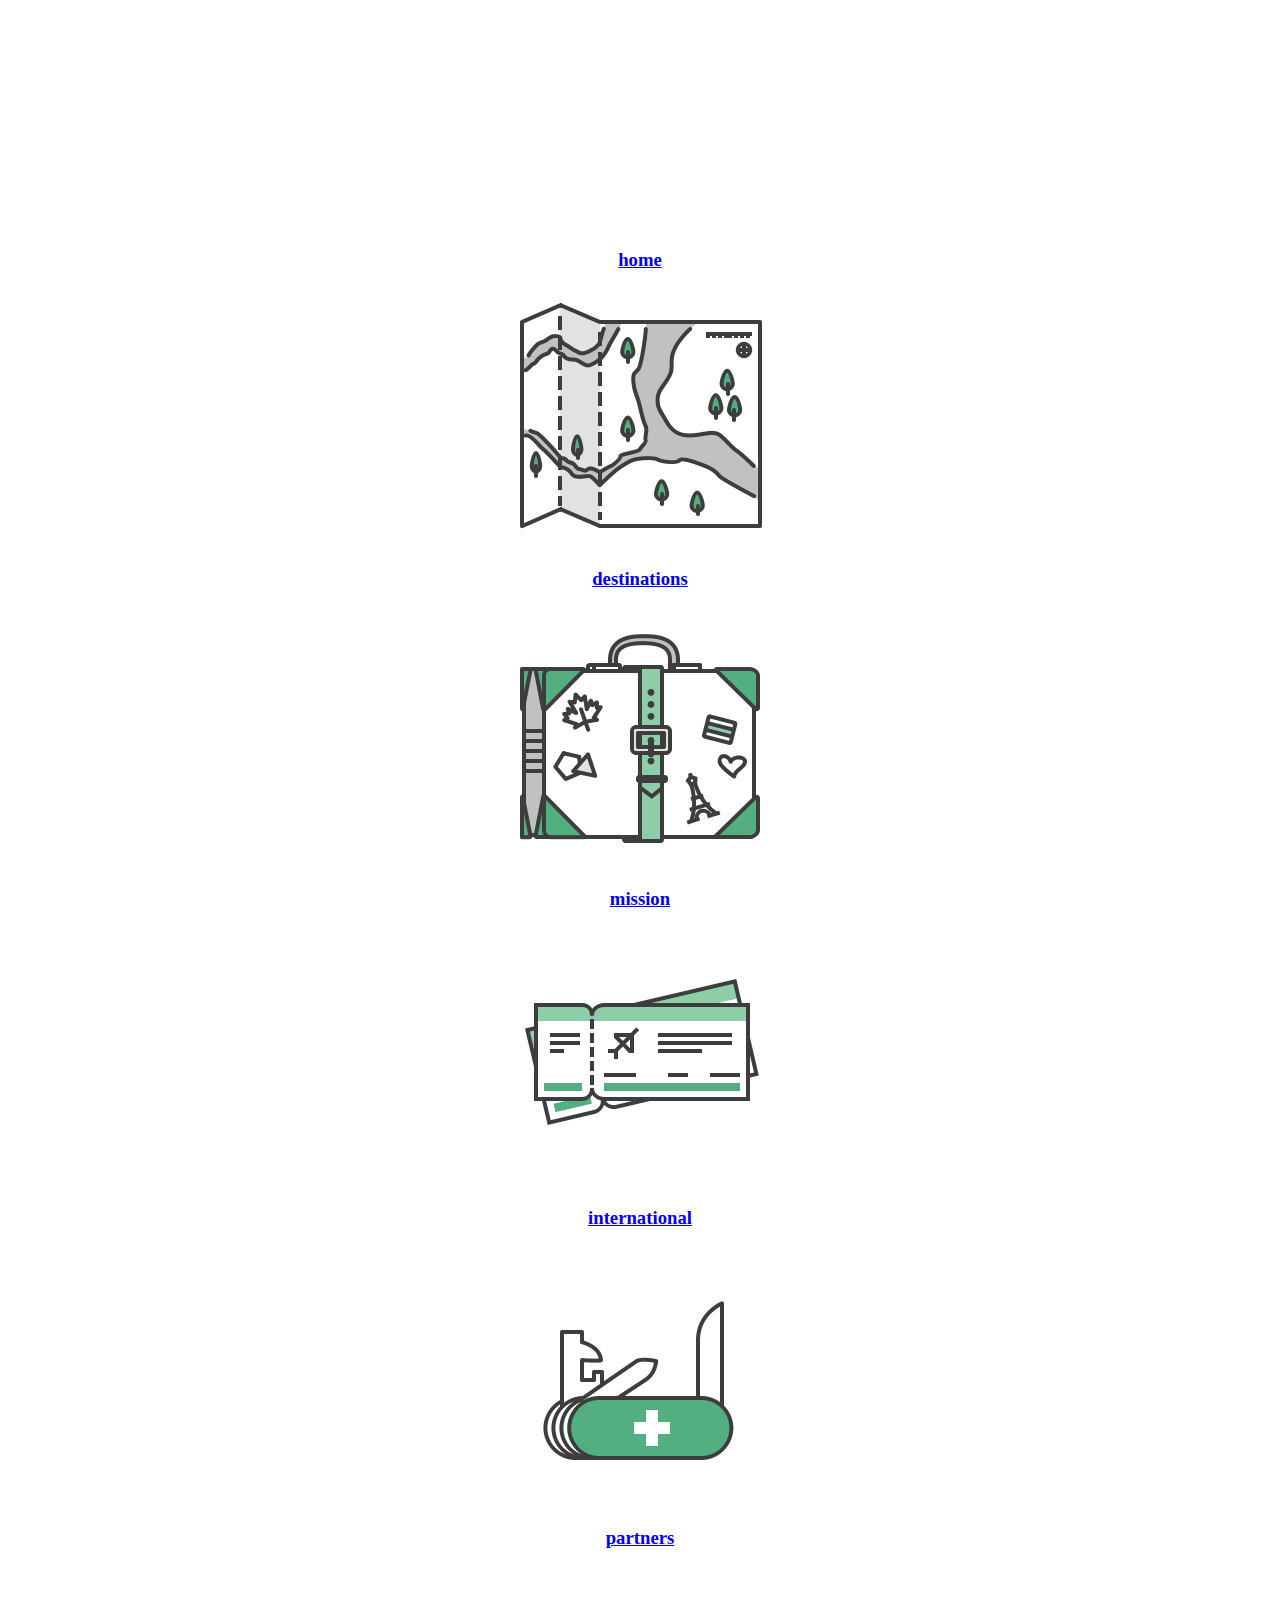
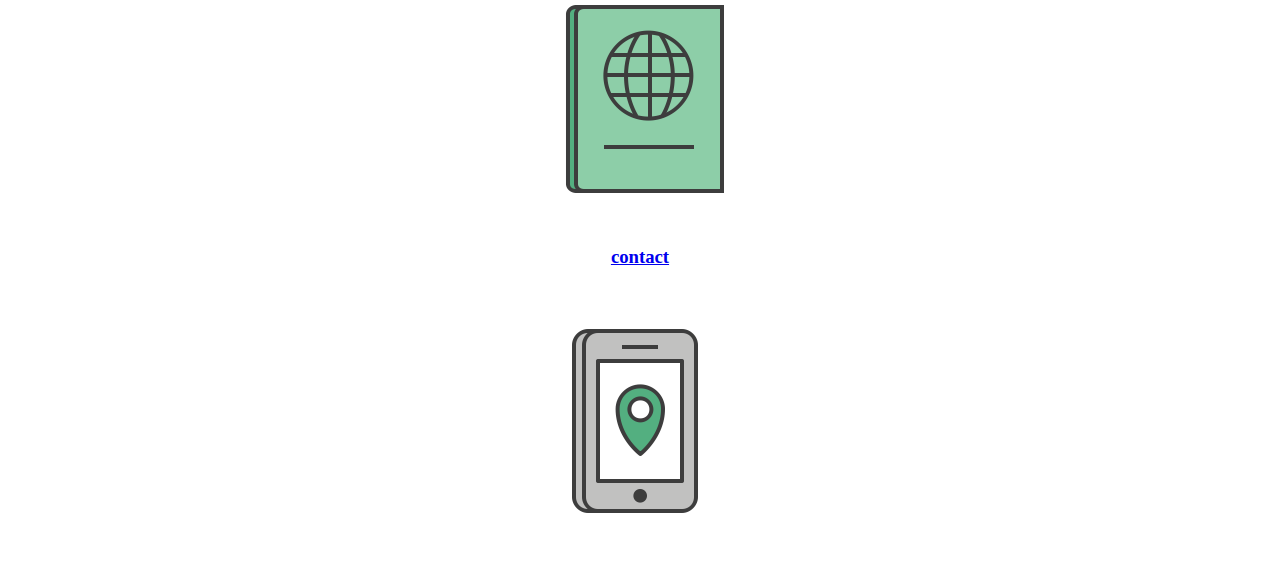
==== direczen/src/index.html @ 981bbf70 "Basic code optimisations and reorganising files into folders" ====
<!DOCTYPE html>
<head>
  <title>Direczens</title>
<link rel="stylesheet" type="text/css" href="style.css"/>
<link href="https://fonts.googleapis.com/css?family=Pacifico" rel="stylesheet">
<link href="https://fonts.googleapis.com/css?family=Dosis" rel="stylesheet">
</head>
<center>
<body>
  <h1 style="font-size:100px; color:white;">direczen</h1>
  <div class="container">
    <div class="cards">
      <div class="card">
        <h3 class="card-header"><a href="home.html">home</a></h3>
        <p class="card-body"><img class="imgcard" src="images/map.png"/></p>
      </div>
      <div class="card small">
        <h3 class="card-header"><a href="destinations">destinations</a></h3>
        <p class="card-body"><img class="imgcard" src="images/suitcase.png"></p>
      </div>
    </div>
      <div class="cards">
        <div class="card">
          <h3 class="card-header"><a href="mission">mission</a></h3>
          <p class="card-body"><img class="imgcard" src="images/air_tickets.png"/></p>
        </div>
        <div class="card">
          <h3 class="card-header"><a href="international.html">international</a></h3>
          <p class="card-body"><img class="imgcard" src="images/swiss_army.png"></p>
        </div>
      </div>
      <div class="cards small">
          <div class="card">
            <h3 class="card-header"><a href="partners">partners</a></h3>
            <p class="card-body"><img class="imgcard" src="images/travel_book.png"/></p>
          </div>
          <div class="card">
            <h3 class="card-header"><a href="contact">contact</a></h3>
            <p class="card-body"><img class="imgcard" src="images/phone_location.png"></p>
        </div>
      </div>
    </div>
  </div>
</div>

  <!--    home destinations mission international airlines lodging partners team contact -->

  </div>
</body>
</html>
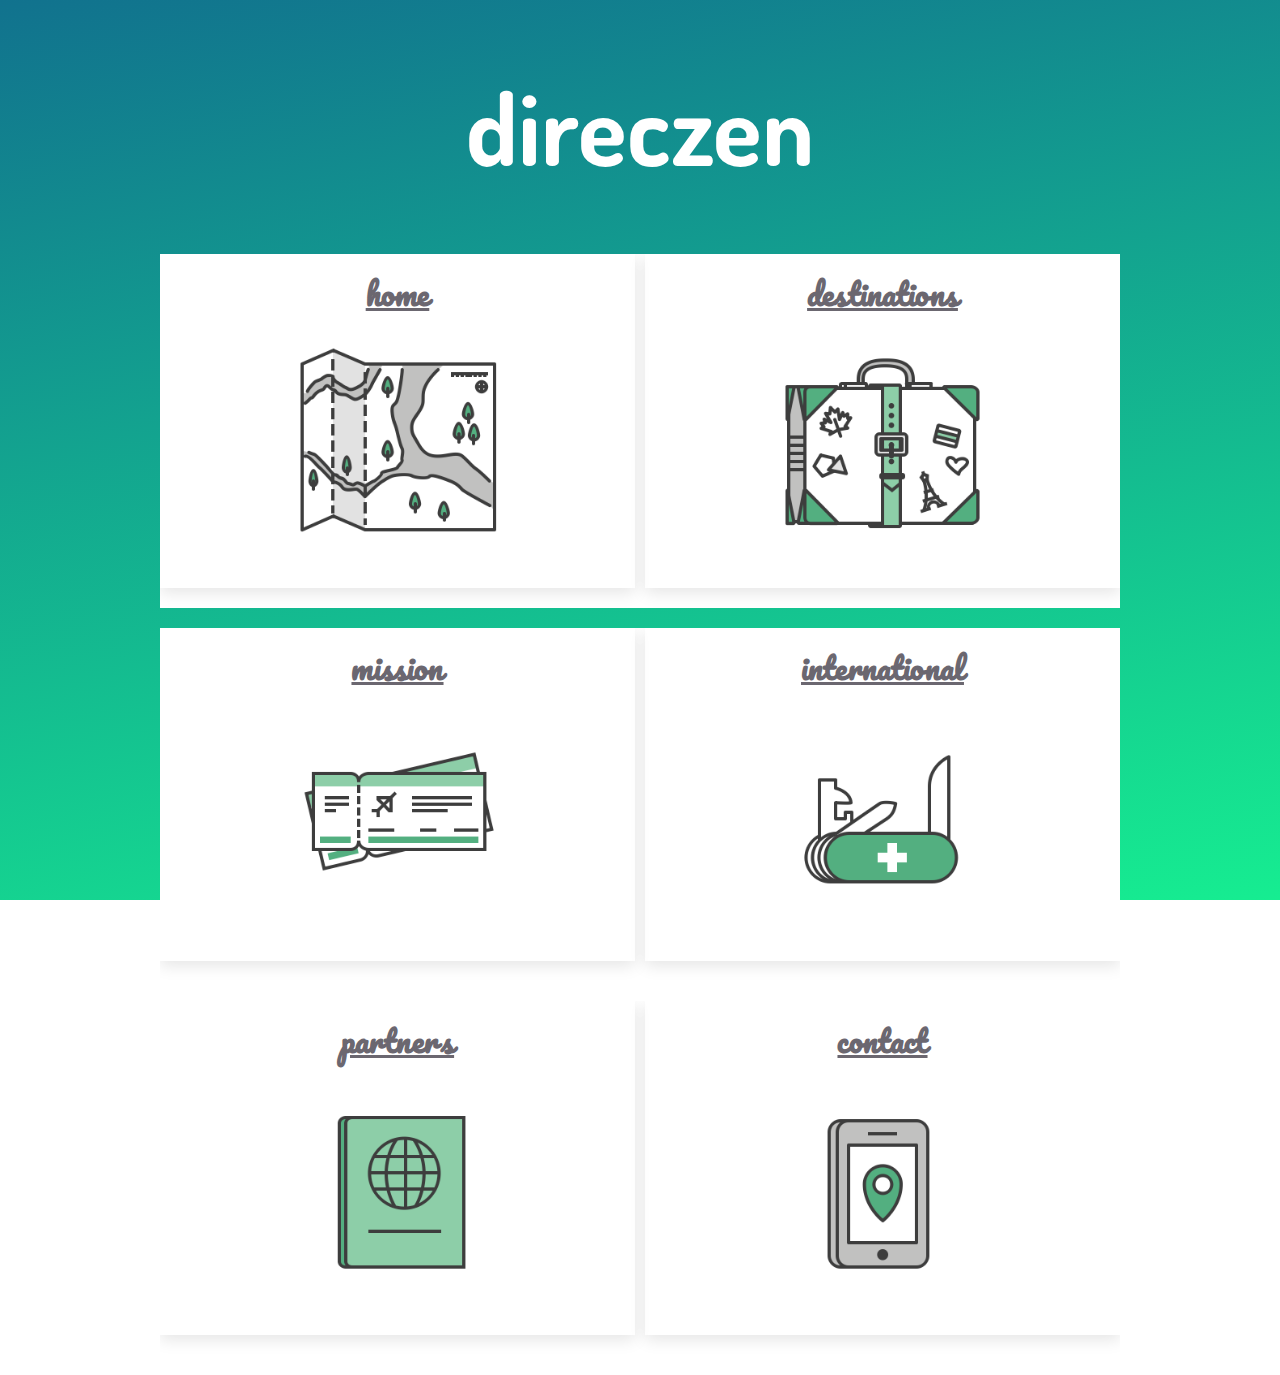
==== commit 9e656e8e: "#" ====
--- a/direczen/src/index.html
+++ b/direczen/src/index.html
@@ -1,7 +1,7 @@
 <!DOCTYPE html>
 <head>
   <title>Direczens</title>
-<link rel="stylesheet" type="text/css" href="style.css"/>
+<link rel="stylesheet" type="text/css" href="styles/style.css"/>
 <link href="https://fonts.googleapis.com/css?family=Pacifico" rel="stylesheet">
 <link href="https://fonts.googleapis.com/css?family=Dosis" rel="stylesheet">
 </head>
--- a/direczen/src/styles/style.css
+++ b/direczen/src/styles/style.css
@@ -0,0 +1,631 @@
+/*------------------------------------------------------------
+  Base Style
+------------------------------------------------------------*/
+html {
+    box-sizing: border-box;
+    font-size: 62.5%;
+    margin: 0;
+    padding: 0;
+    background: -webkit-linear-gradient(-11deg, rgb(22, 237, 145), rgb(17, 114, 142));
+    background: linear-gradient(-11deg, rgb(22, 237, 145), rgb(17, 114, 142));
+    background-attachment: fixed;
+}
+
+body {
+    letter-spacing: 0.01em;
+    line-height: 1.6;
+    font-size: 1.5em;
+    font-weight: 400;
+    margin: 0;
+}
+
+/*------------------------------------------------------------
+  Buttons
+------------------------------------------------------------*/
+
+button, [type=submit] {
+    padding: 1.1rem 3.5rem;
+    margin: 1rem 0;
+    background: #111111;
+    color: #f5f5f5;
+    border-radius: 2px;
+    border: none;
+    font-size: 1.3rem;
+    transition: all .2s ease;
+}
+
+button.outline, [type=submit].outline {
+    padding: 1.1rem 3.5rem;
+    background: none;
+    color: #111111;
+    border: 2px solid #111111;
+}
+
+button:hover, [type=submit]:hover {
+    background: #222222;
+}
+
+button.outline:hover, [type=submit].outline:hover {
+    background: none;
+    border: 2px solid #444444;
+    color: #444444;
+}
+
+button:focus, [type=submit]:focus {
+    outline: none;
+}
+
+button:active, [type=submit]:active {
+    transform: scale(.99);
+}
+
+.cards {
+    display: flex;
+    flex-wrap: wrap;
+    justify-content: space-between;
+    background-color: white;
+    overflow: hidden;
+    margin-bottom: 2rem
+}
+
+@media (max-width: 675px) {
+    .cards > .card {
+        flex: auto;
+    }
+}
+
+.card {
+    flex-direction: column;
+    overflow: hidden;
+    flex: 0 1 calc(50% - 0.5rem);
+    box-shadow: 0 5px 15px rgba(0, 0, 0, 0.1);
+    margin-bottom: 2rem;
+}
+
+.card-header {
+    font-weight: 600;
+    margin: 0;
+    padding: 2rem 3rem 1rem;
+}
+
+.card-body {
+    padding: 0 3rem 2rem 3rem;
+    min-height: 100px;
+}
+
+.card-footer {
+    display: flex;
+    align-items: stretch;
+    border-top: 1px solid #dbdbdb;
+    flex: 1;
+}
+
+.card-footer .card-footer-item {
+    display: flex;
+    flex-basis: 0;
+    flex-grow: 1;
+    flex-shrink: 0;
+    align-items: center;
+    justify-content: center;
+    margin: 0;
+    padding: 1rem;
+}
+
+.card-footer-item:not(:first-child) {
+    border-left: 1px solid #dbdbdb;
+}
+
+/*------------------------------------------------------------
+  Forms
+------------------------------------------------------------*/
+
+input[type=text], input[type=password], input[type=email], input[type=search], input[type=number], input[type=file], input[type=tel], input[type=url], select {
+    width: 100%;
+    height: 45px;
+    padding: 10px 10px;
+    margin-top: 1rem;
+    margin-bottom: 1rem;
+    background: #F1F1F1;
+    border-radius: 2px;
+    border: 1px solid #a4a4a4;
+    font-size: 2.3rem;
+    box-sizing: border-box;
+    transition: all .2s ease;
+}
+
+/*input[type=text]:hover, input[type=password]:hover, input[type=email]:hover, input[type=search]:hover, input[type=number]:hover, input[type=file], input[type=tel], input[type=url]:hover, select:hover, textarea:hover, textarea[type=text]:hover {
+  border: 1px solid #111111;
+}
+
+input[type=text]:focus, input[type=password]:focus, input[type=email]:focus, input[type=search]:focus, input[type=number], input[type=file], input[type=tel], input[type=url]:focus, select:focus, textarea:focus, textarea[type=text]:focus {
+  outline: none;
+  border: 1px solid #104cfb;
+}
+
+textarea, textarea[type=text] {
+  min-height: 17rem;
+}*/
+
+.container {
+    max-width: 960px;
+    margin: 0 auto;
+    width: 80%;
+}
+
+.row {
+    display: flex;
+    flex-flow: row wrap;
+    justify-content: space-between;
+    margin-top: 1rem;
+    margin-bottom: 1rem;
+}
+
+.row > :first-child {
+    margin-left: 0;
+}
+
+.col {
+    -webkit-box-flex: 1;
+    -moz-box-flex: 1;
+    -webkit-flex: 1;
+    -ms-flex: 1;
+    flex: 1;
+}
+
+.col, [class^='col-'], [class*=" col-"] {
+    margin-left: 4%;
+}
+
+.col-1 {
+    flex: 1;
+}
+
+.col-2 {
+    flex: 2;
+}
+
+.col-3 {
+    flex: 3;
+}
+
+.col-4 {
+    flex: 4;
+}
+
+.col-5 {
+    flex: 5;
+}
+
+.col-6 {
+    flex: 6;
+}
+
+.col-7 {
+    flex: 7;
+}
+
+.col-8 {
+    flex: 8;
+}
+
+.col-9 {
+    flex: 9;
+}
+
+.col-10 {
+    flex: 10;
+}
+
+.col-11 {
+    flex: 11;
+}
+
+.col-12 {
+    flex: 12;
+}
+
+@media screen and (max-width: 768px) {
+    .col, [class^='col-'], [class*=" col-"] {
+        margin: 1rem 0;
+        flex: 0 0 100%;
+    }
+}
+
+/*------------------------------------------------------------
+  Links
+------------------------------------------------------------*/
+a {
+    color: #6b6770;
+    transition: all .1s ease;
+}
+
+a:hover {
+    cursor: pointer;
+    color: #222222;
+}
+
+/*------------------------------------------------------------
+  Lists
+------------------------------------------------------------*/
+
+ul, ol {
+    padding-left: 0;
+    margin-top: 0;
+}
+
+ul ul, ul ol, ol ol, ol ul {
+    margin: 1rem 0 1rem 2rem;
+    font-size: 95%;
+}
+
+ul {
+    list-style: circle inside;
+}
+
+ol {
+    list-style: decimal inside;
+}
+
+li {
+    margin-bottom: 1rem;
+}
+
+/*------------------------------------------------------------
+  Misc
+------------------------------------------------------------*/
+
+code {
+    padding: 0.2rem 0.5rem;
+    margin: 0 0.2rem;
+    font-size: 90%;
+    white-space: nowrap;
+    background: #F1F1F1;
+    border: 1px solid #E1E1E1;
+    border-radius: 4px;
+    font-family: "Consolas", "Monaco", "Menlo", monospace;
+}
+
+pre > code {
+    display: block;
+    padding: 1rem 1.5rem;
+    white-space: pre-wrap;
+    white-space: -moz-pre-wrap;
+    white-space: pre-wrap;
+    white-space: -o-pre-wrap;
+    word-wrap: break-word;
+}
+
+/*------------------------------------------------------------
+  Navigation
+  ------------------------------------------------------------*/
+
+.nav {
+    position: relative;
+    display: flex;
+    flex-wrap: wrap;
+    align-items: center;
+    padding: 1rem;
+}
+
+.nav-menu,
+.nav-brand {
+    display: flex;
+}
+
+.nav-menu {
+    flex-flow: row;
+    flex: 1 0 auto;
+}
+
+.nav-item {
+    padding: 1rem 2rem;
+}
+
+.nav-logo {
+    font-weight: bolder;
+    font-size: 2rem;
+    line-height: 0;
+    padding-right: 2rem;
+}
+
+/*------------------------------------------------------------
+  Tables
+  ------------------------------------------------------------*/
+
+.table {
+    width: 100%;
+    border: none;
+    border-collapse: collapse;
+    border-spacing: 0;
+    text-align: left;
+}
+
+.table th, .table td {
+    vertical-align: middle;
+    padding: 12px 4px;
+}
+
+.table thead {
+    border-bottom: 2px solid #333030;
+}
+
+/* responsive tables */
+@media screen and (max-width: 768px) {
+    .table.responsive {
+        position: relative;
+        display: block;
+    }
+
+    .table.responsive th, .table.responsive td {
+        margin: 0;
+    }
+
+    .table.responsive thead {
+        display: block;
+        float: left;
+        border: 0;
+    }
+
+    .table.responsive thead tr {
+        display: block;
+        padding: 0 10px 0 0;
+        border-right: 2px solid #333030;
+    }
+
+    .table.responsive th {
+        display: block;
+        text-align: right;
+    }
+
+    .table.responsive tbody {
+        display: block;
+        overflow-x: auto;
+        white-space: nowrap;
+    }
+
+    .table.responsive tbody tr {
+        display: inline-block;
+    }
+
+    .table.responsive td {
+        display: block;
+        min-height: 16px;
+        text-align: left;
+    }
+
+    .table.responsive tr {
+        padding: 0 10px;
+    }
+}
+
+/*------------------------------------------------------------
+  Typography
+------------------------------------------------------------*/
+
+h1 {
+    font-family: 'Dosis', sans-serif;
+}
+
+h2,
+h3,
+h4,
+h5,
+h6 {
+    font-weight: 400;
+    font-family: 'Pacifico', cursive;
+}
+
+h1, h2, h3 {
+    /*letter-spacing: -.1rem;*/
+}
+
+h1 {
+    font-size: 4.0rem;
+    line-height: 1.2;
+}
+
+h2 {
+    font-size: 3.6rem;
+    line-height: 1.25;
+}
+
+h3 {
+    font-size: 3.0rem;
+    line-height: 1.3;
+}
+
+h4 {
+    font-size: 2.4rem;
+    line-height: 1.35;
+    letter-spacing: -.08rem;
+}
+
+h5 {
+    font-size: 1.8rem;
+    line-height: 1.5;
+    letter-spacing: -.05rem;
+}
+
+h6 {
+    font-size: 1.5rem;
+    line-height: 1.6;
+    letter-spacing: 0;
+}
+
+@media (min-width: 550px) {
+    h1 {
+        font-size: 5rem;
+    }
+
+    h2 {
+        font-size: 4.2rem;
+    }
+
+    h3 {
+        font-size: 3rem;
+    }
+
+    h4 {
+        font-size: 3rem;
+    }
+
+    h5 {
+        font-size: 2.4rem;
+    }
+
+    h6 {
+        font-size: 1.5rem;
+    }
+}
+
+/*------------------------------------------------------------
+  Utilities
+------------------------------------------------------------*/
+
+.pull-right {
+    float: right;
+}
+
+.pull-left {
+    float: left;
+}
+
+.text-center {
+    text-align: center;
+}
+
+.text-left {
+    text-align: left;
+}
+
+.text-right {
+    text-align: right;
+}
+
+.full-screen {
+    width: 100%;
+    min-height: 100vh;
+}
+
+.full-width {
+    width: 100%;
+}
+
+.vertical-align {
+    display: flex;
+    align-items: center;
+}
+
+.horizontal-align {
+    display: flex;
+    justify-content: center;
+}
+
+.center {
+    display: flex;
+    align-items: center;
+    justify-content: center;
+    flex-direction: column;
+}
+
+.right {
+    display: flex;
+    align-items: center;
+    justify-content: flex-end;
+}
+
+.left {
+    display: flex;
+    align-items: center;
+    justify-content: flex-start;
+}
+
+.fixed {
+    position: fixed;
+    width: 100%;
+}
+
+@media screen and (max-width: 400px) {
+    .hide-phone {
+        display: none;
+    }
+}
+
+@media screen and (max-width: 768px) {
+    .hide-tablet {
+        display: none;
+    }
+}
+
+/*
+CUSTOM STYLING
+*/
+
+.imgcard {
+    height: 50%;
+    width: 50%;
+}
+
+.squaremin {
+    height: 35%;
+}
+
+.pmain {
+    font-size: 30px;
+    margin-left: 10%;
+    margin-right: 10%;
+    padding: 8%;
+    text-align: left;
+}
+
+.contentMain {
+    width: 100%;
+    background-color: white;
+    font-family: 'Dosis', sans-serif;
+    font-size: 30px;
+    text-align: left;
+    overflow: hidden;
+    padding: 10px;
+}
+
+.contentMain p {
+    padding: 0 3% 0 3%;
+}
+
+nav {
+    font-family: 'Pacifico', cursive;
+    display: inline-flex;
+    background-color: black;
+    color: white;
+    margin-bottom: -1px !important;
+    width: 100%;
+    text-align: center;
+}
+
+footer nav h3{
+    text-align: center;
+    margin-right: 6%;
+    margin-left: 3%;
+}
+
+footer {
+    bottom: 0;
+}
+
+#nextSide {
+    float: right;
+    text-align: left;
+    width: 49%;
+}
+
+#frontSide {
+    float: left;
+    text-align: right;
+    align-items: right;
+    width: 49%;
+}
+
+.inputContact {
+    height: 25%;
+    width: 70%;
+}
